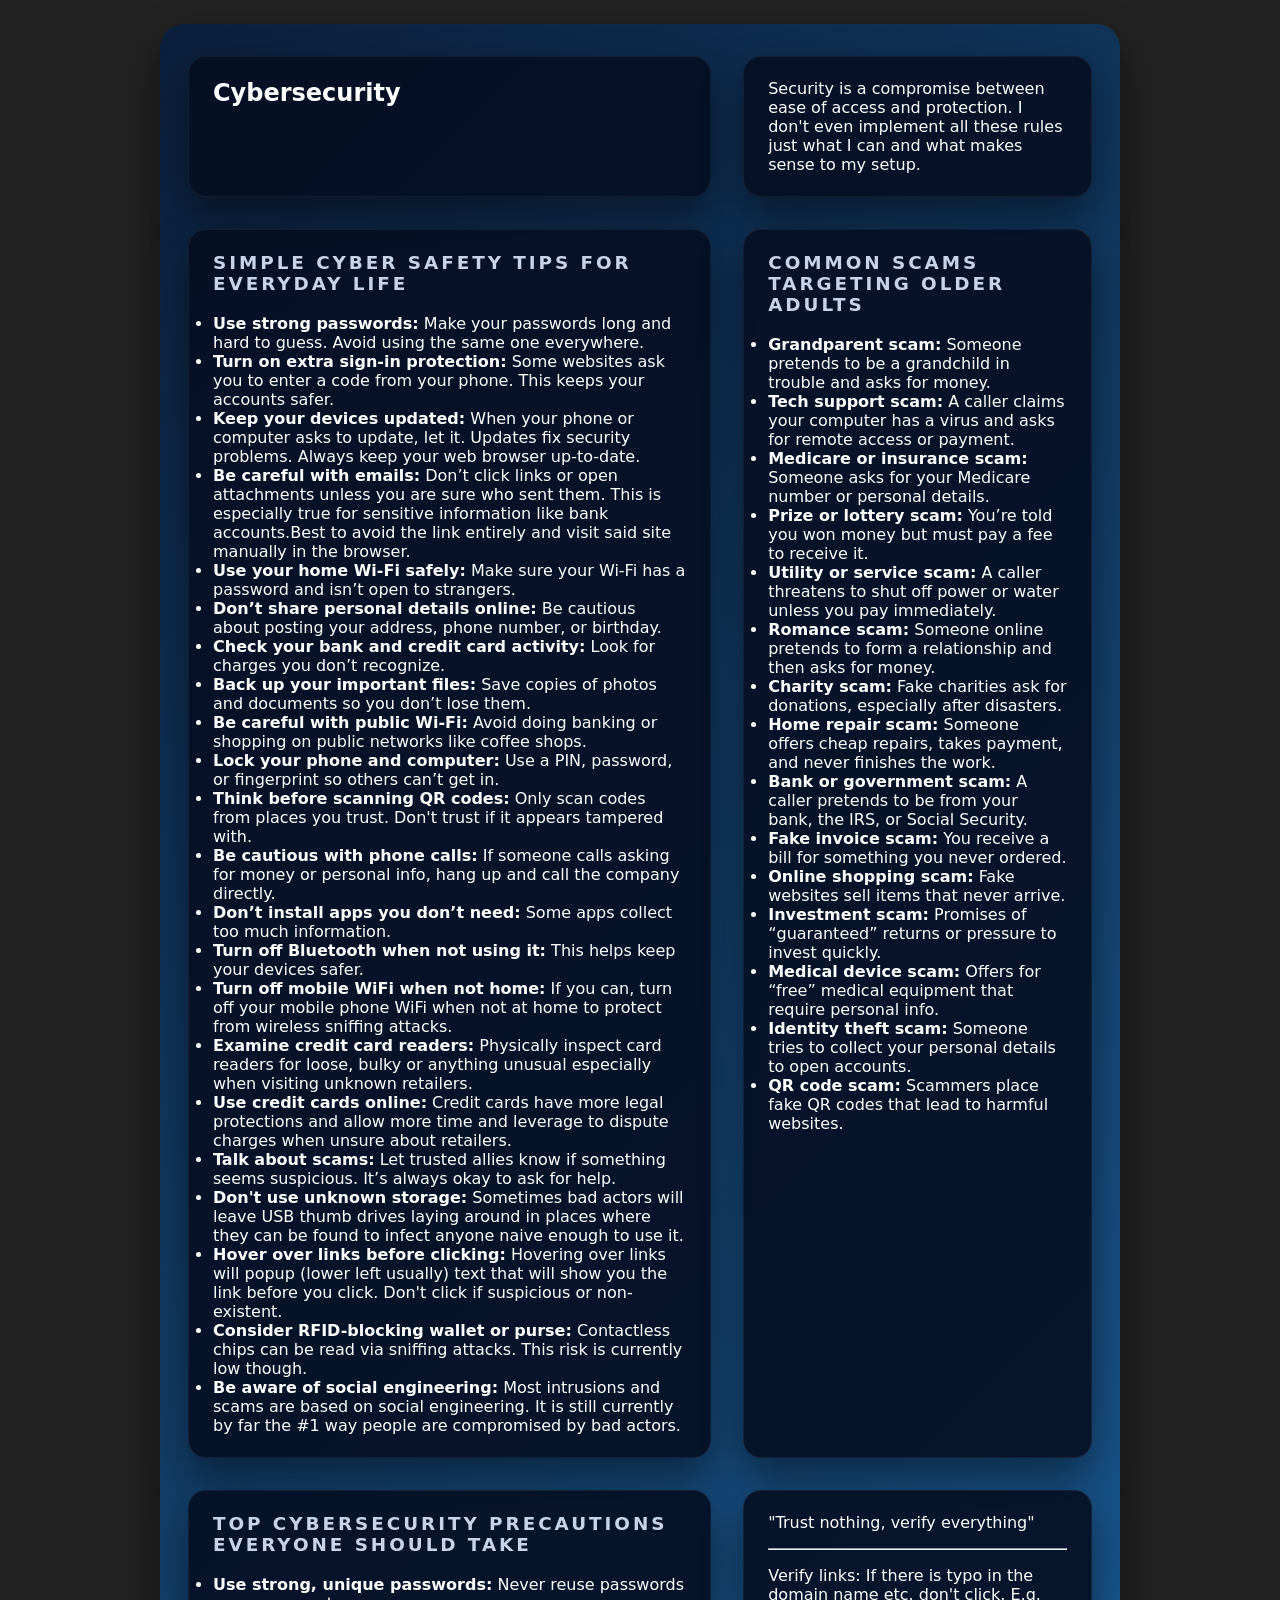
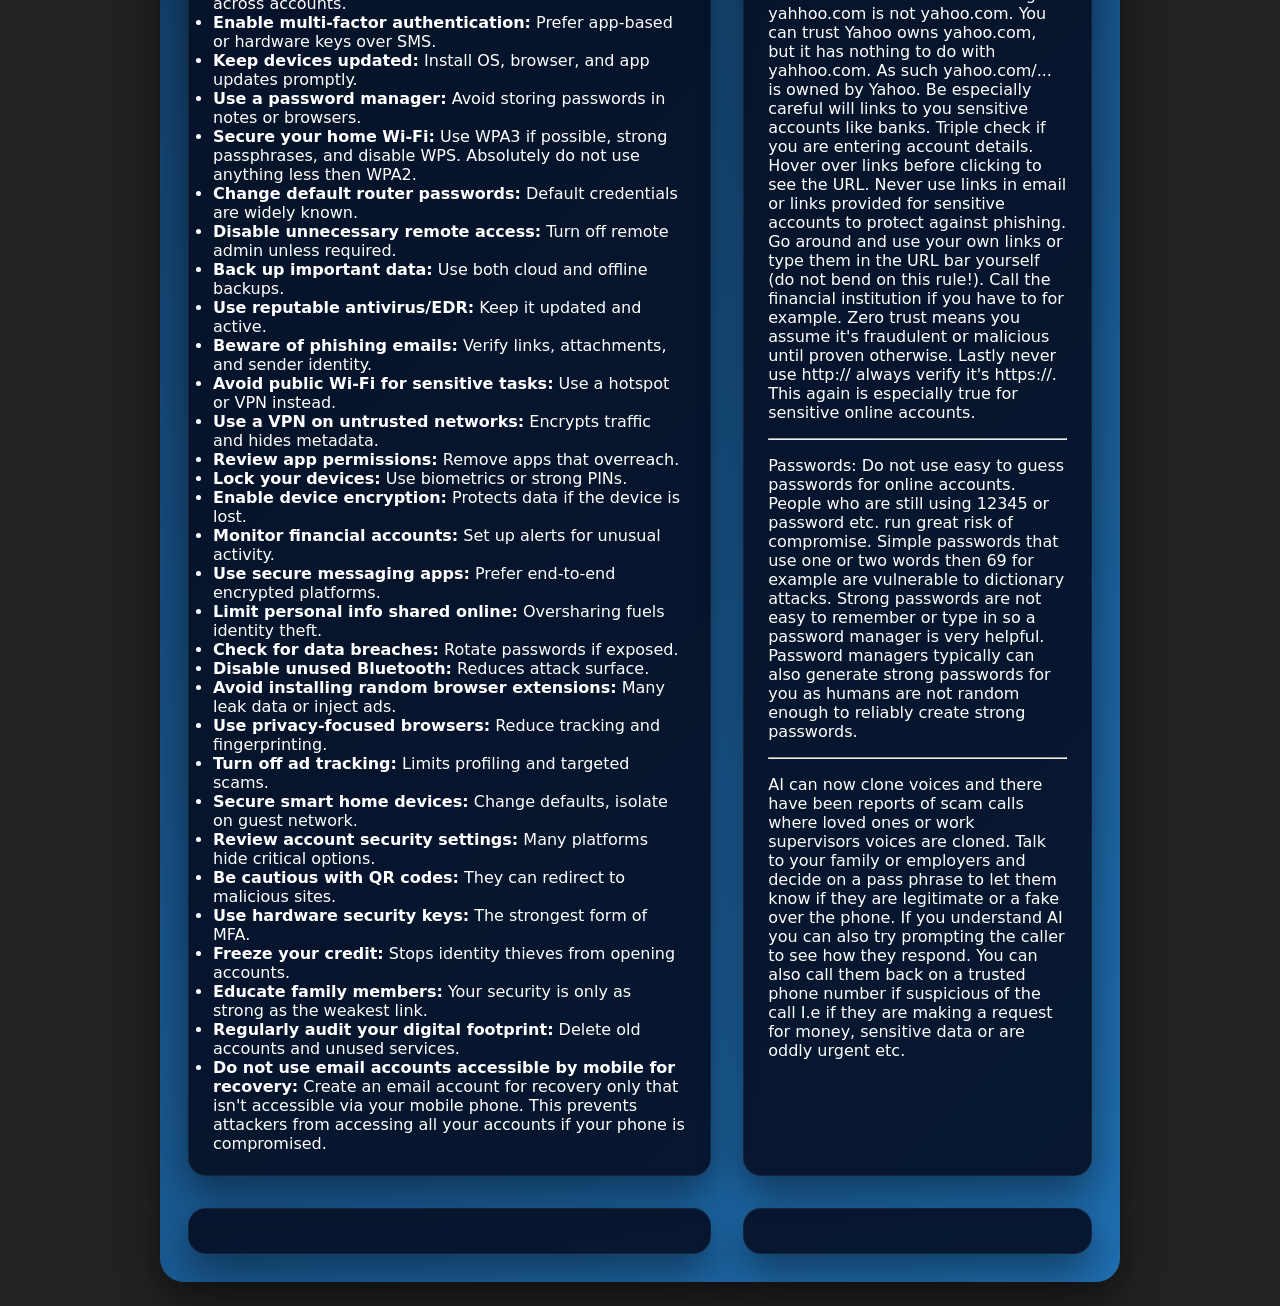
==== cybersecurity.html @ 33af9832 "Added docs" ====
<!DOCTYPE html>
<html lang="en">
  <head>
    <meta charset="UTF-8">
    <title>Cybersecurity</title>
    <link rel="icon" href="./assets/images/Guemes.png" type="image/x-icon">
    <link rel="stylesheet" href="./assets/css/styles.css">
    <style>
      body {
        background: #222;
        color: #fff;
      }
      a {
        color: #0af;
      }
    </style>
  </head>
  <body>
    <main class="page">

    <section class="list-section" id="none">
      <h1>Cybersecurity</h1>
      <ul>
      </ul>
    </section>

    <section class="list-section" id="none">
      <p>
      Security is a compromise between ease of access and protection. I don't even implement all these rules just what I can and what makes sense to my setup.
      </p>
    </section>

    <section class="list-section" id="cybersecurity-precautions-simple">
      <h2>Simple Cyber Safety Tips for Everyday Life</h2>
      <ul>
        <li><strong>Use strong passwords:</strong> Make your passwords long and hard to guess. Avoid using the same one everywhere.</li>
        <li><strong>Turn on extra sign‑in protection:</strong> Some websites ask you to enter a code from your phone. This keeps your accounts safer.</li>
        <li><strong>Keep your devices updated:</strong> When your phone or computer asks to update, let it. Updates fix security problems. Always keep your web browser up-to-date.</li>
        <li><strong>Be careful with emails:</strong> Don’t click links or open attachments unless you are sure who sent them. This is especially true for sensitive information like bank accounts.Best to avoid the link entirely and visit said site manually in the browser.</li>
        <li><strong>Use your home Wi‑Fi safely:</strong> Make sure your Wi‑Fi has a password and isn’t open to strangers. </li>
        <li><strong>Don’t share personal details online:</strong> Be cautious about posting your address, phone number, or birthday.</li>
        <li><strong>Check your bank and credit card activity:</strong> Look for charges you don’t recognize.</li>
        <li><strong>Back up your important files:</strong> Save copies of photos and documents so you don’t lose them.</li>
        <li><strong>Be careful with public Wi‑Fi:</strong> Avoid doing banking or shopping on public networks like coffee shops.</li>
        <li><strong>Lock your phone and computer:</strong> Use a PIN, password, or fingerprint so others can’t get in.</li>
        <li><strong>Think before scanning QR codes:</strong> Only scan codes from places you trust. Don't trust if it appears tampered with.</li>
        <li><strong>Be cautious with phone calls:</strong> If someone calls asking for money or personal info, hang up and call the company directly.</li>
        <li><strong>Don’t install apps you don’t need:</strong> Some apps collect too much information.</li>
        <li><strong>Turn off Bluetooth when not using it:</strong> This helps keep your devices safer.</li>
        <li><strong>Turn off mobile WiFi when not home:</strong> If you can, turn off your mobile phone WiFi when not at home to protect from wireless sniffing attacks.</li>
        <li><strong>Examine credit card readers:</strong> Physically inspect card readers for loose, bulky or anything unusual especially when visiting unknown retailers.</li>
        <li><strong>Use credit cards online:</strong> Credit cards have more legal protections and allow more time and leverage to dispute charges when unsure about retailers.</li>
        <li><strong>Talk about scams:</strong> Let trusted allies know if something seems suspicious. It’s always okay to ask for help.</li>
        <li><strong>Don't use unknown storage:</strong> Sometimes bad actors will leave USB thumb drives laying around in places where they can be found to infect anyone naive enough to use it.</li>
        <li><strong>Hover over links before clicking:</strong> Hovering over links will popup (lower left usually) text that will show you the link before you click. Don't click if suspicious or non-existent.</li>
        <li><strong>Consider RFID-blocking wallet or purse:</strong> Contactless chips can be read via sniffing attacks. This risk is currently low though.</li>
        <li><strong>Be aware of social engineering:</strong> Most intrusions and scams are based on social engineering. It is still currently by far the #1 way people are compromised by bad actors.</li>
      </ul>
    </section>

    <section class="list-section" id="elderly-scam-list">
      <h2>Common Scams Targeting Older Adults</h2>
      <ul>
        <li><strong>Grandparent scam:</strong> Someone pretends to be a grandchild in trouble and asks for money.</li>
        <li><strong>Tech support scam:</strong> A caller claims your computer has a virus and asks for remote access or payment.</li>
        <li><strong>Medicare or insurance scam:</strong> Someone asks for your Medicare number or personal details.</li>
        <li><strong>Prize or lottery scam:</strong> You’re told you won money but must pay a fee to receive it.</li>
        <li><strong>Utility or service scam:</strong> A caller threatens to shut off power or water unless you pay immediately.</li>
        <li><strong>Romance scam:</strong> Someone online pretends to form a relationship and then asks for money.</li>
        <li><strong>Charity scam:</strong> Fake charities ask for donations, especially after disasters.</li>
        <li><strong>Home repair scam:</strong> Someone offers cheap repairs, takes payment, and never finishes the work.</li>
        <li><strong>Bank or government scam:</strong> A caller pretends to be from your bank, the IRS, or Social Security.</li>
        <li><strong>Fake invoice scam:</strong> You receive a bill for something you never ordered.</li>
        <li><strong>Online shopping scam:</strong> Fake websites sell items that never arrive.</li>
        <li><strong>Investment scam:</strong> Promises of “guaranteed” returns or pressure to invest quickly.</li>
        <li><strong>Medical device scam:</strong> Offers for “free” medical equipment that require personal info.</li>
        <li><strong>Identity theft scam:</strong> Someone tries to collect your personal details to open accounts.</li>
        <li><strong>QR code scam:</strong> Scammers place fake QR codes that lead to harmful websites.</li>
      </ul>
    </section>

    <section class="list-section" id="cybersecurity-precautions">
      <h2>Top Cybersecurity Precautions Everyone Should Take</h2>
      <ul>
        <li><strong>Use strong, unique passwords:</strong> Never reuse passwords across accounts.</li>
        <li><strong>Enable multi‑factor authentication:</strong> Prefer app‑based or hardware keys over SMS.</li>
        <li><strong>Keep devices updated:</strong> Install OS, browser, and app updates promptly.</li>
        <li><strong>Use a password manager:</strong> Avoid storing passwords in notes or browsers.</li>
        <li><strong>Secure your home Wi‑Fi:</strong> Use WPA3 if possible, strong passphrases, and disable WPS. Absolutely do not use anything less then WPA2.</li>
        <li><strong>Change default router passwords:</strong> Default credentials are widely known.</li>
        <li><strong>Disable unnecessary remote access:</strong> Turn off remote admin unless required.</li>
        <li><strong>Back up important data:</strong> Use both cloud and offline backups.</li>
        <li><strong>Use reputable antivirus/EDR:</strong> Keep it updated and active.</li>
        <li><strong>Beware of phishing emails:</strong> Verify links, attachments, and sender identity.</li>
        <li><strong>Avoid public Wi‑Fi for sensitive tasks:</strong> Use a hotspot or VPN instead.</li>
        <li><strong>Use a VPN on untrusted networks:</strong> Encrypts traffic and hides metadata.</li>
        <li><strong>Review app permissions:</strong> Remove apps that overreach.</li>
        <li><strong>Lock your devices:</strong> Use biometrics or strong PINs.</li>
        <li><strong>Enable device encryption:</strong> Protects data if the device is lost.</li>
        <li><strong>Monitor financial accounts:</strong> Set up alerts for unusual activity.</li>
        <li><strong>Use secure messaging apps:</strong> Prefer end‑to‑end encrypted platforms.</li>
        <li><strong>Limit personal info shared online:</strong> Oversharing fuels identity theft.</li>
        <li><strong>Check for data breaches:</strong> Rotate passwords if exposed.</li>
        <li><strong>Disable unused Bluetooth:</strong> Reduces attack surface.</li>
        <li><strong>Avoid installing random browser extensions:</strong> Many leak data or inject ads.</li>
        <li><strong>Use privacy‑focused browsers:</strong> Reduce tracking and fingerprinting.</li>
        <li><strong>Turn off ad tracking:</strong> Limits profiling and targeted scams.</li>
        <li><strong>Secure smart home devices:</strong> Change defaults, isolate on guest network.</li>
        <li><strong>Review account security settings:</strong> Many platforms hide critical options.</li>
        <li><strong>Be cautious with QR codes:</strong> They can redirect to malicious sites.</li>
        <li><strong>Use hardware security keys:</strong> The strongest form of MFA.</li>
        <li><strong>Freeze your credit:</strong> Stops identity thieves from opening accounts.</li>
        <li><strong>Educate family members:</strong> Your security is only as strong as the weakest link.</li>
        <li><strong>Regularly audit your digital footprint:</strong> Delete old accounts and unused services.</li>
        <li><strong>Do not use email accounts accessible by mobile for recovery:</strong> Create an email account for recovery only that isn't accessible via your mobile phone. This prevents attackers from accessing all your accounts if your phone is compromised.</li>
      </ul>
    </section>

    <section class="list-section" id="none">
      <p>
      "Trust nothing, verify everything"
      </p>
      <hr>
      <p>
      Verify links: If there is typo in the domain name etc. don't click. E.g. yahhoo.com is not yahoo.com. You can trust Yahoo owns yahoo.com, but it has nothing to do with yahhoo.com. As such yahoo.com/... is owned by Yahoo. Be especially careful will links to you sensitive accounts like banks. Triple check if you are entering account details. Hover over links before clicking to see the URL. Never use links in email or links provided for sensitive accounts to protect against phishing. Go around and use your own links or type them in the URL bar yourself (do not bend on this rule!). Call the financial institution if you have to for example. Zero trust means you assume it's fraudulent or malicious until proven otherwise. Lastly never use http:// always verify it's https://. This again is especially true for sensitive online accounts.
      </p>
      <hr>
      <p>
      Passwords: Do not use easy to guess passwords for online accounts. People who are still using 12345 or password etc. run great risk of compromise. Simple passwords that use one or two words then 69 for example are vulnerable to dictionary attacks. Strong passwords are not easy to remember or type in so a password manager is very helpful. Password managers typically can also generate strong passwords for you as humans are not random enough to reliably create strong passwords.
      </p>
      <hr>
      <p>
      AI can now clone voices and there have been reports of scam calls where loved ones or work supervisors voices are cloned. Talk to your family or employers and decide on a pass phrase to let them know if they are legitimate or a fake over the phone. If you understand AI you can also try prompting the caller to see how they respond. You can also call them back on a trusted phone number if suspicious of the call I.e if they are making a request for money, sensitive data or are oddly urgent etc.
      </p>
    </section>

    <section class="list-section" id="none">
    </section>

    <section class="list-section" id="none">
    </section>

    </main>
  </body>
</html>
---- assets/css/styles.css ----
:root {
  --bg-gradient-start: #0b1f3b;
  --bg-gradient-end: #1f6fb2;
  --accent: #ffd166;
  --text-light: #f7f9fc;
  --text-muted: #c7d3e8;
  --card-bg: rgba(5, 15, 35, 0.9);
  --shadow-soft: 0 18px 40px rgba(0, 0, 0, 0.45);
  --radius-lg: 18px;
}

* {
  box-sizing: border-box;
  margin: 0;
  padding: 0;
}

body {
  font-family: system-ui, -apple-system, BlinkMacSystemFont, "Segoe UI", sans-serif;
  min-height: 100vh;
  color: var(--text-light);
  background: radial-gradient(circle at top left, #284b9b 0, #050b18 55%, #02040a 100%);
  display: flex;
  align-items: center;
  justify-content: center;
  padding: 24px;
}

.page {
  max-width: 960px;
  width: 100%;
  background: linear-gradient(135deg, var(--bg-gradient-start), var(--bg-gradient-end));
  border-radius: 24px;
  box-shadow: var(--shadow-soft);
  padding: 32px 28px 28px;
  display: grid;
  grid-template-columns: minmax(0, 3fr) minmax(0, 2fr);
  gap: 32px;
}

@media (max-width: 768px) {
  .page {
    grid-template-columns: 1fr;
    padding: 24px 20px 20px;
  }
}

header {
  margin-bottom: 18px;
}

.brand {
  font-size: 1.9rem;
  letter-spacing: 0.08em;
  text-transform: uppercase;
  font-weight: 700;
  color: #ffffff;
}

.brand span {
  color: var(--accent);
}

.tagline {
  margin-top: 6px;
  font-size: 0.95rem;
  text-transform: uppercase;
  letter-spacing: 0.18em;
  color: var(--text-muted);
}

.hero-title {
  margin-top: 18px;
  font-size: 1.6rem;
  font-weight: 600;
}

.hero-subtitle {
  margin-top: 10px;
  font-size: 0.98rem;
  color: var(--text-muted);
  max-width: 32rem;
  line-height: 1.5;
}

.pill {
  display: inline-flex;
  align-items: center;
  gap: 8px;
  margin-top: 18px;
  padding: 6px 12px;
  border-radius: 999px;
  background: rgba(0, 0, 0, 0.25);
  font-size: 0.8rem;
  text-transform: uppercase;
  letter-spacing: 0.16em;
  color: var(--text-muted);
}

.pill-dot {
  width: 8px;
  height: 8px;
  border-radius: 50%;
  background: #4ade80;
  box-shadow: 0 0 8px rgba(74, 222, 128, 0.9);
}

.services-card {
  margin-top: 24px;
  background: var(--card-bg);
  border-radius: var(--radius-lg);
  padding: 18px 18px 16px;
  border: 1px solid rgba(255, 255, 255, 0.06);
}

.services-title {
  font-size: 0.95rem;
  text-transform: uppercase;
  letter-spacing: 0.16em;
  color: var(--text-muted);
  margin-bottom: 10px;
}

.services-list {
  list-style: none;
  display: grid;
  gap: 6px;
  font-size: 0.98rem;
}

.services-list li::before {
  content: "•";
  color: var(--accent);
  margin-right: 8px;
}

.note {
  margin-top: 14px;
  font-size: 0.85rem;
  color: var(--text-muted);
}

.contact-card {
  background: rgba(3, 10, 28, 0.95);
  border-radius: var(--radius-lg);
  padding: 20px 18px 18px;
  border: 1px solid rgba(255, 255, 255, 0.08);
  display: flex;
  flex-direction: column;
  gap: 14px;
  align-self: center;
}

.contact-heading {
  font-size: 0.95rem;
  text-transform: uppercase;
  letter-spacing: 0.16em;
  color: var(--text-muted);
}

.contact-main {
  font-size: 1.4rem;
  font-weight: 600;
  color: var(--accent);
  text-decoration: none;
  word-break: break-word;
}

.contact-main:hover {
  text-decoration: underline;
}

.contact-item {
  font-size: 0.95rem;
  display: flex;
  flex-direction: column;
  gap: 2px;
}

.contact-label {
  font-size: 0.78rem;
  text-transform: uppercase;
  letter-spacing: 0.16em;
  color: var(--text-muted);
}

.contact-link {
  color: var(--text-light);
  text-decoration: none;
  word-break: break-all;
}

.contact-link:hover {
  text-decoration: underline;
}

.location {
  margin-top: 4px;
  font-size: 0.9rem;
  color: var(--text-muted);
}

footer {
  grid-column: 1 / -1;
  margin-top: 10px;
  font-size: 0.78rem;
  color: var(--text-muted);
  display: flex;
  justify-content: space-between;
  gap: 8px;
  opacity: 0.85;
}

/* List Section Wrapper */
.list-section {
  background: var(--card-bg);
  border-radius: var(--radius-lg);
  padding: 22px 24px;
  border: 1px solid rgba(255, 255, 255, 0.06);
  box-shadow: var(--shadow-soft);
  display: flex;
  flex-direction: column;
  gap: 16px;
}

/* Section Title */
.list-section h2 {
  font-size: 1.15rem;
  text-transform: uppercase;
  letter-spacing: 0.16em;
  color: var(--text-muted);
  margin-bottom: 4px;
}

/* List Styling */
.list-items {
  list-style: none;
  display: grid;
  gap: 10px;
  font-size: 1rem;
  line-height: 1.45;
  color: var(--text-light);
  padding-left: 0;
}

/* Accent Bullet */
.list-items li {
  position: relative;
  padding-left: 20px;
}

.list-items li::before {
  content: "•";
  position: absolute;
  left: 0;
  top: 0;
  color: var(--accent);
  font-size: 1.2rem;
  line-height: 1;
}

/* Optional subtle divider between items */
.list-items li:not(:last-child) {
  padding-bottom: 6px;
  border-bottom: 1px solid rgba(255, 255, 255, 0.06);
}

@media (max-width: 600px) {

  /* Force list section to span full width of the grid */
  .list-section {
    grid-column: 1 / -1;
    padding: 18px 20px;
    flex-direction: column;
  }

  .list-section h2 {
    font-size: 1rem;
  }

  .list-items {
    gap: 8px;
  }

  footer {
    flex-direction: column;
  }
}
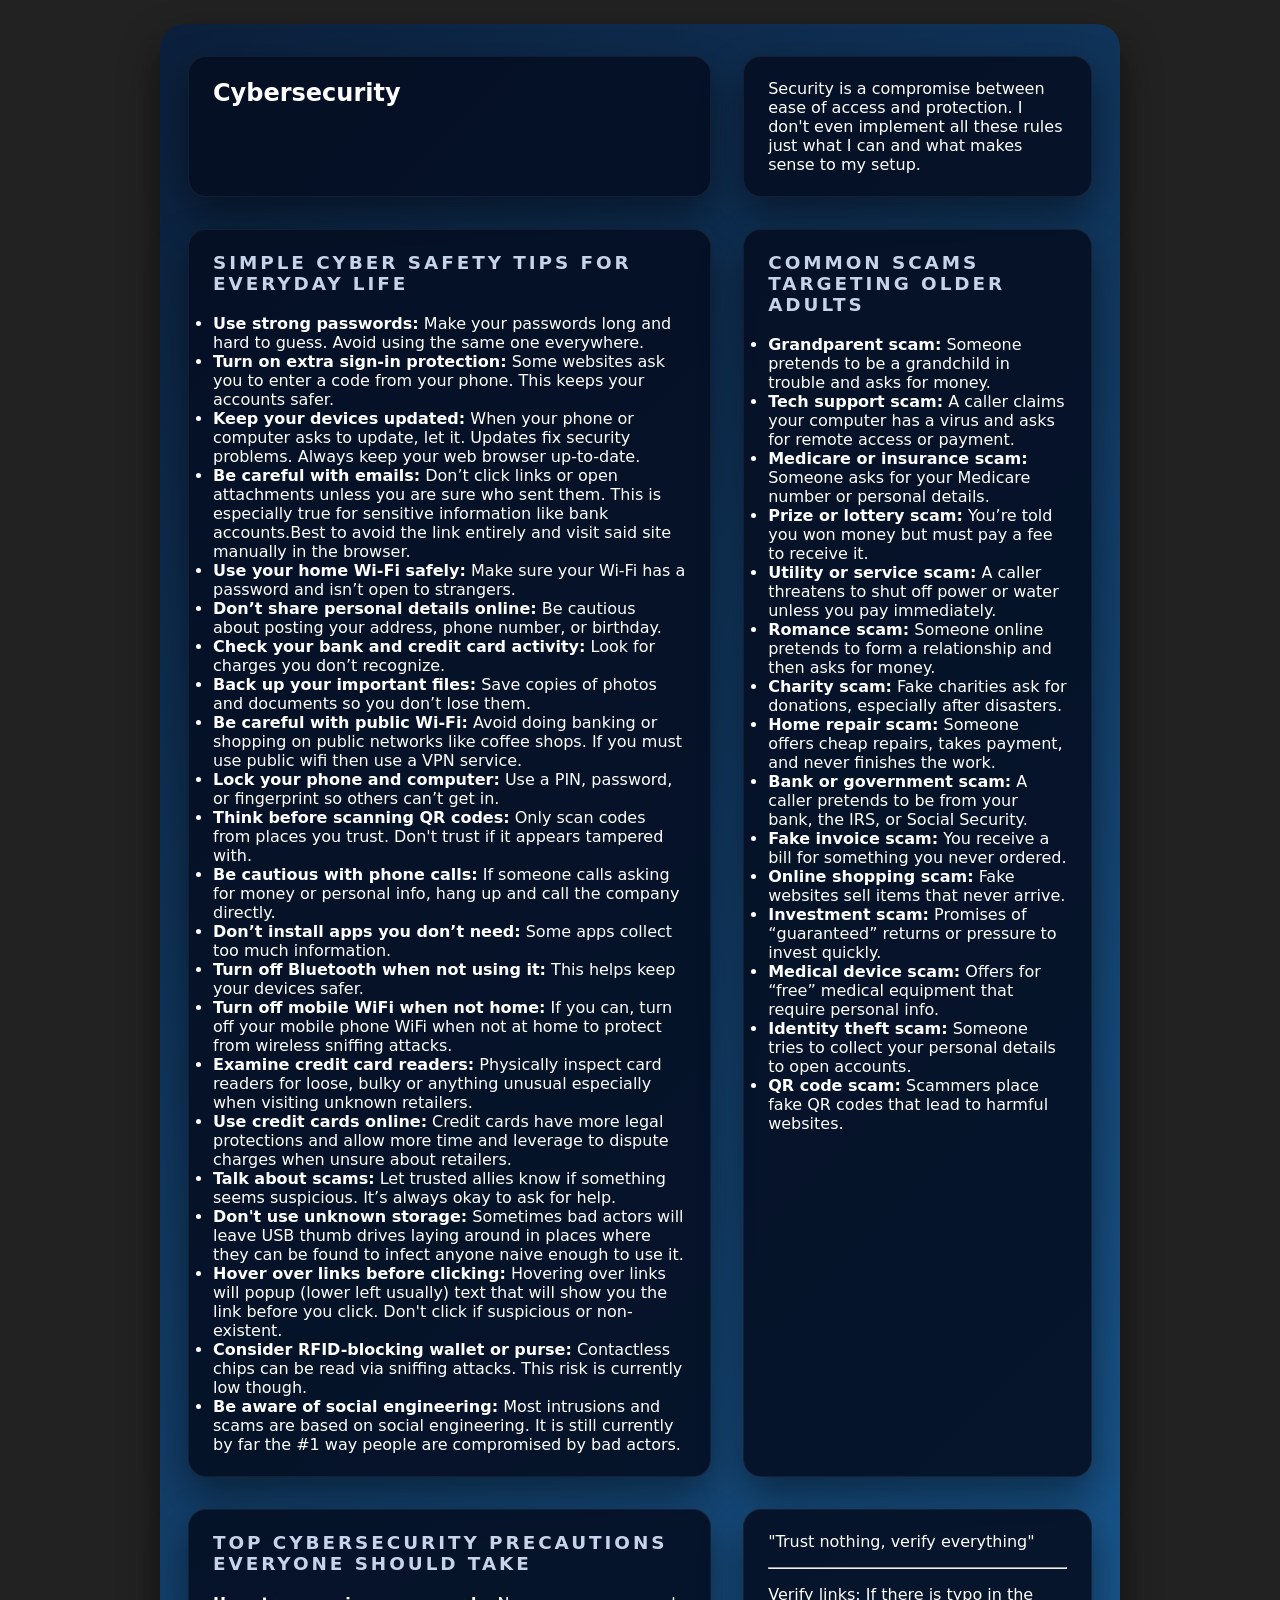
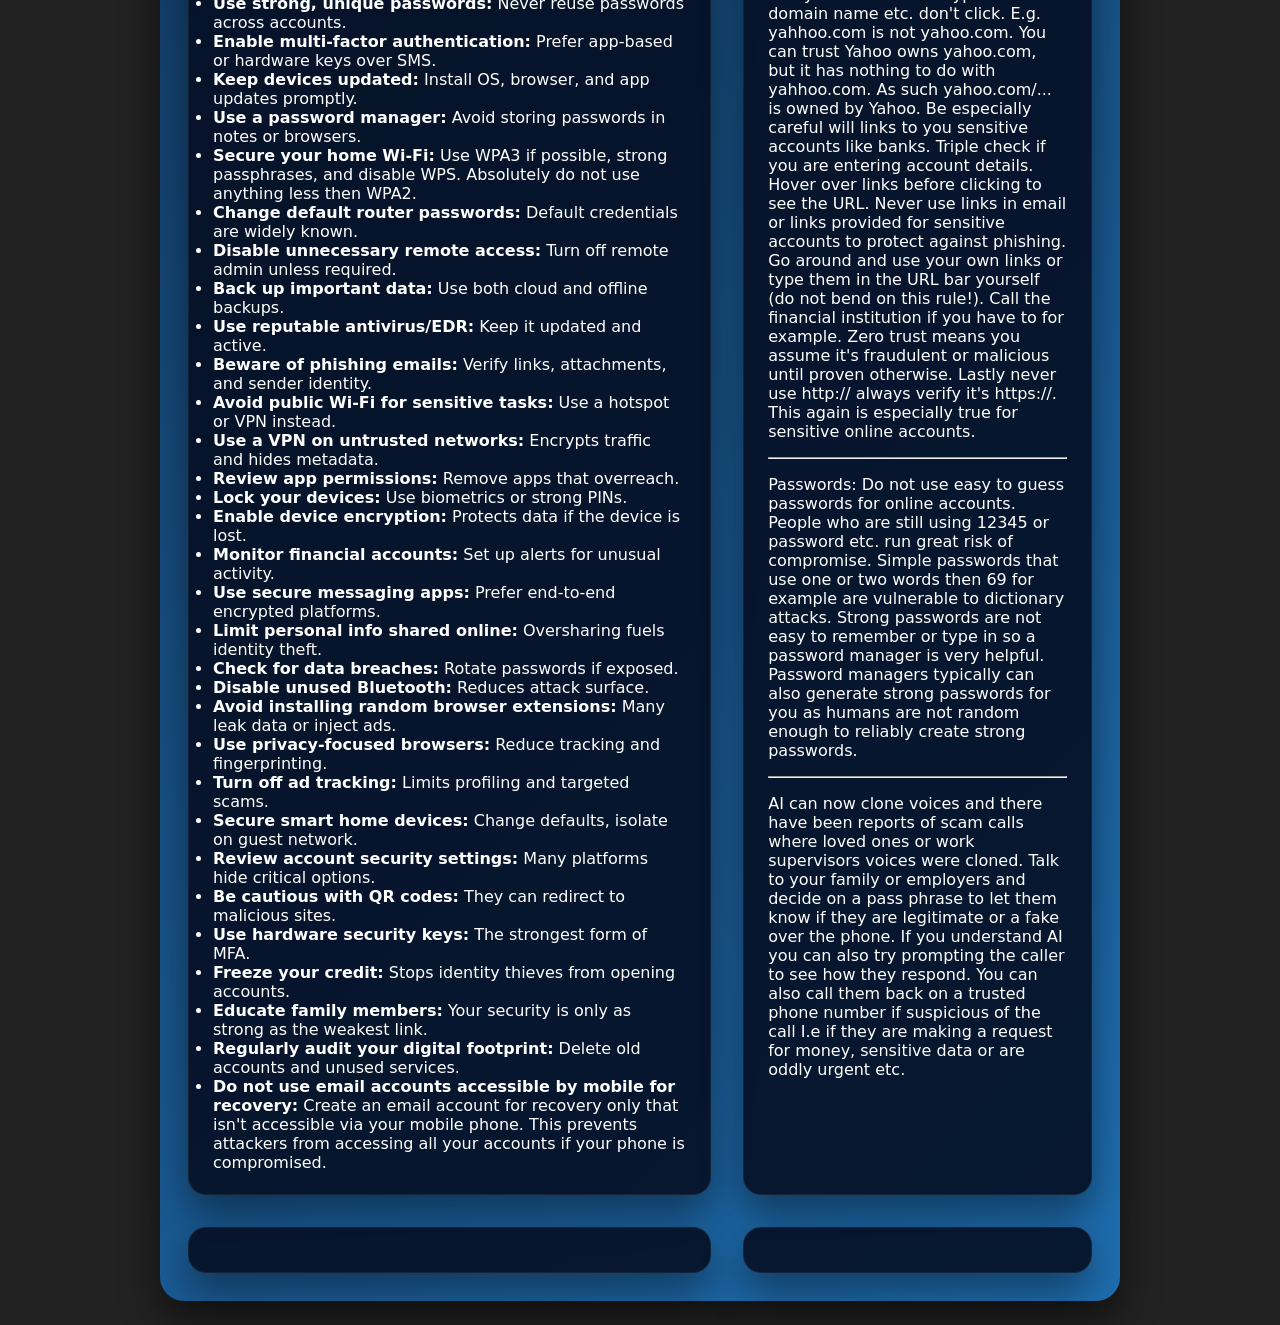
==== commit ca7cf188: "Linked in docs" ====
--- a/cybersecurity.html
+++ b/cybersecurity.html
@@ -41,7 +41,7 @@
         <li><strong>Don’t share personal details online:</strong> Be cautious about posting your address, phone number, or birthday.</li>
         <li><strong>Check your bank and credit card activity:</strong> Look for charges you don’t recognize.</li>
         <li><strong>Back up your important files:</strong> Save copies of photos and documents so you don’t lose them.</li>
-        <li><strong>Be careful with public Wi‑Fi:</strong> Avoid doing banking or shopping on public networks like coffee shops.</li>
+        <li><strong>Be careful with public Wi‑Fi:</strong> Avoid doing banking or shopping on public networks like coffee shops. If you must use public wifi then use a VPN service.</li>
         <li><strong>Lock your phone and computer:</strong> Use a PIN, password, or fingerprint so others can’t get in.</li>
         <li><strong>Think before scanning QR codes:</strong> Only scan codes from places you trust. Don't trust if it appears tampered with.</li>
         <li><strong>Be cautious with phone calls:</strong> If someone calls asking for money or personal info, hang up and call the company directly.</li>
@@ -130,7 +130,7 @@
       </p>
       <hr>
       <p>
-      AI can now clone voices and there have been reports of scam calls where loved ones or work supervisors voices are cloned. Talk to your family or employers and decide on a pass phrase to let them know if they are legitimate or a fake over the phone. If you understand AI you can also try prompting the caller to see how they respond. You can also call them back on a trusted phone number if suspicious of the call I.e if they are making a request for money, sensitive data or are oddly urgent etc.
+      AI can now clone voices and there have been reports of scam calls where loved ones or work supervisors voices were cloned. Talk to your family or employers and decide on a pass phrase to let them know if they are legitimate or a fake over the phone. If you understand AI you can also try prompting the caller to see how they respond. You can also call them back on a trusted phone number if suspicious of the call I.e if they are making a request for money, sensitive data or are oddly urgent etc.
       </p>
     </section>
 
